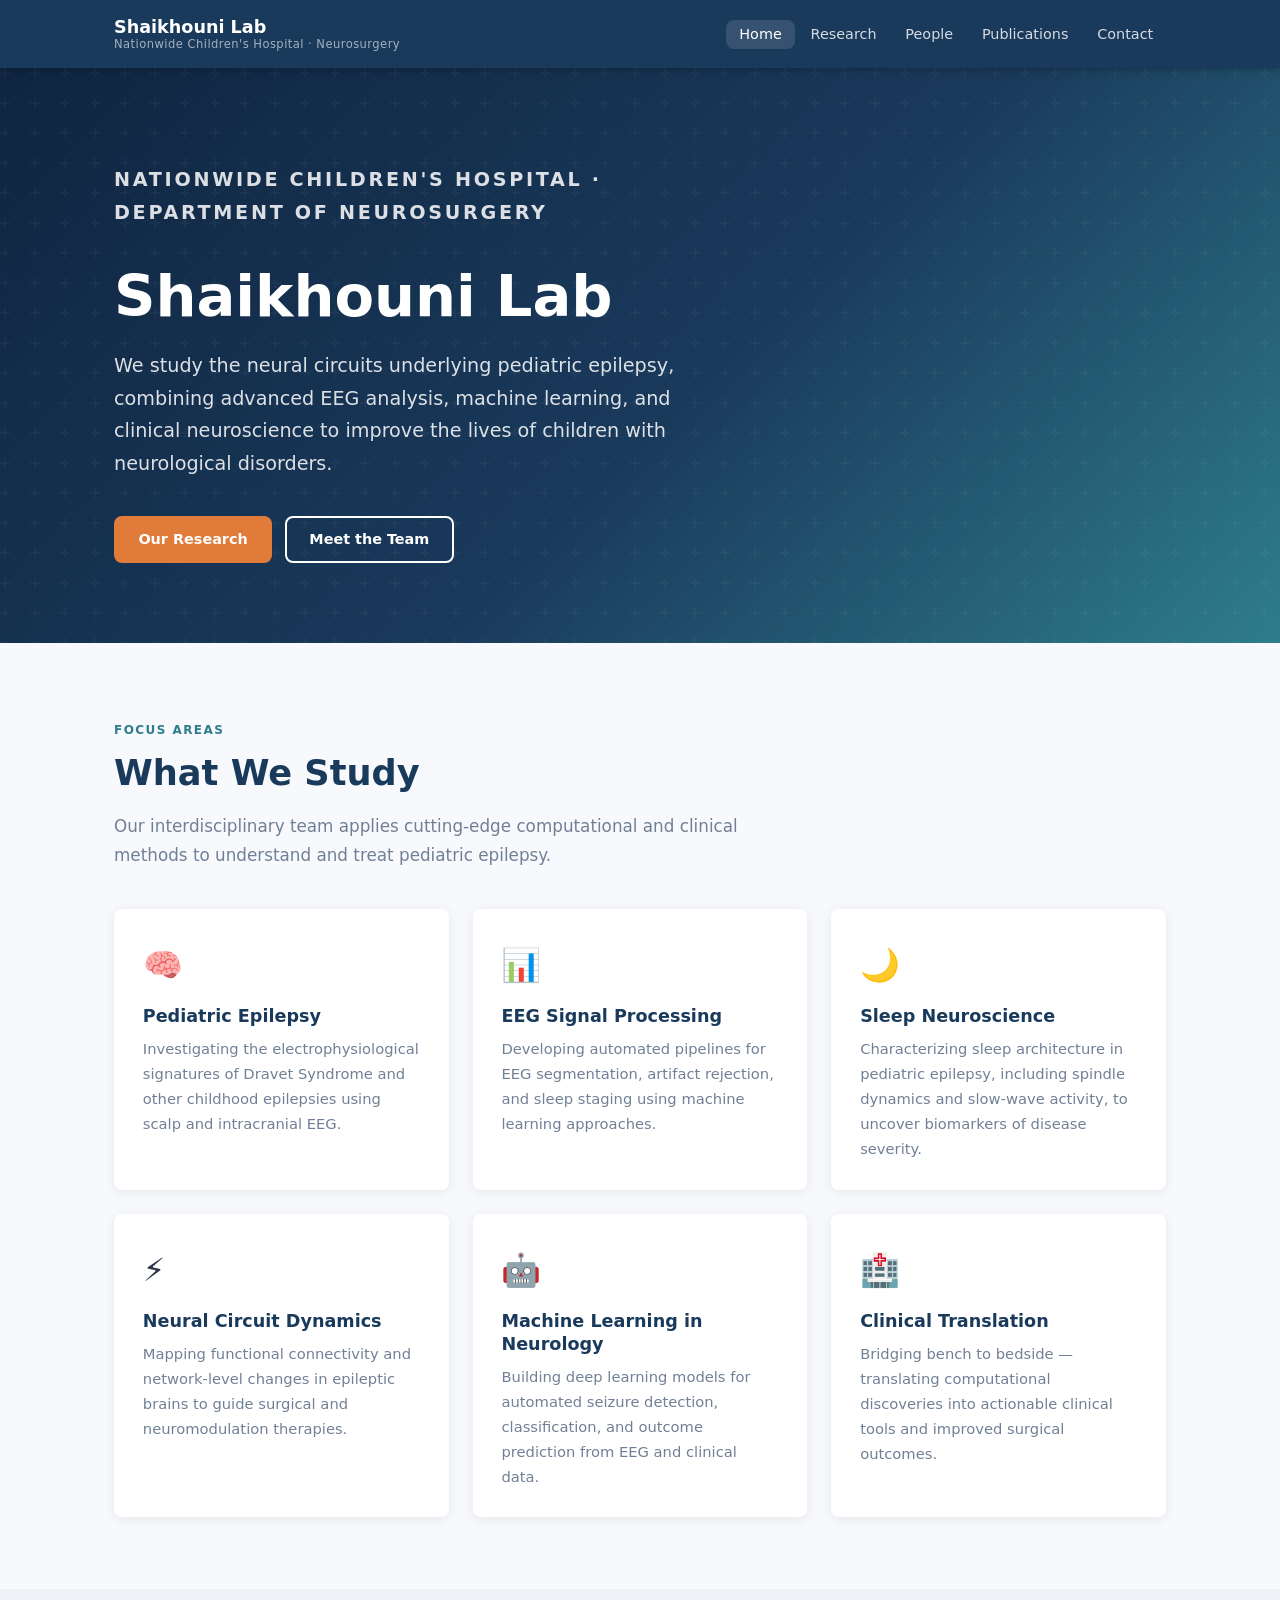
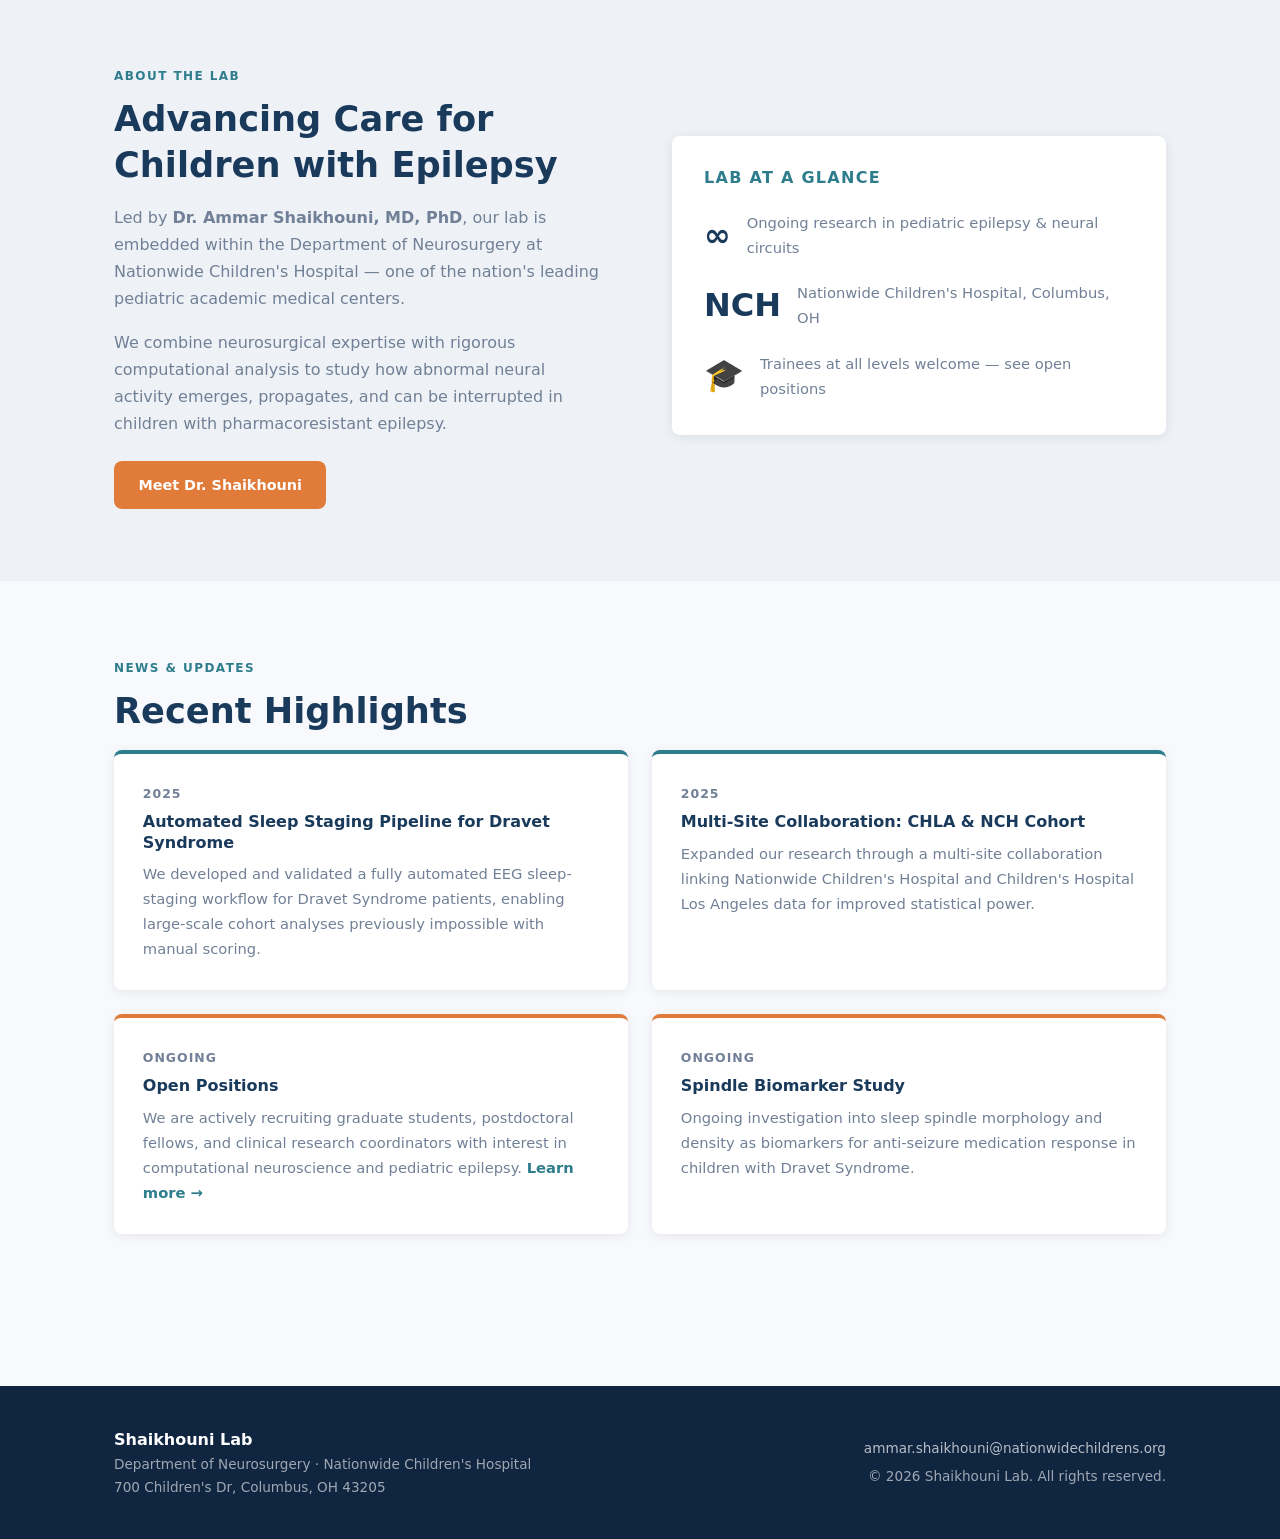
==== index.html @ f180124a "Inital lab website" ====
<!DOCTYPE html>
<html lang="en">
<head>
  <meta charset="UTF-8" />
  <meta name="viewport" content="width=device-width, initial-scale=1.0" />
  <title>Shaikhouni Lab — Nationwide Children's Hospital</title>
  <meta name="description" content="The Shaikhouni Lab at Nationwide Children's Hospital studies pediatric epilepsy, EEG, and neural circuit dynamics to improve outcomes for children with neurological disorders." />
  <link rel="stylesheet" href="css/style.css" />
</head>
<body>

<!-- ── Navigation ──────────────────────────────────────────────── -->
<nav>
  <div class="container nav-inner">
    <a href="index.html" class="nav-brand">
      <span class="lab-name">Shaikhouni Lab</span>
      <span class="lab-dept">Nationwide Children's Hospital · Neurosurgery</span>
    </a>
    <button class="nav-toggle" aria-label="Toggle navigation" onclick="this.classList.toggle('open'); document.querySelector('.nav-links').classList.toggle('open')">
      <span></span><span></span><span></span>
    </button>
    <ul class="nav-links">
      <li><a href="index.html" class="active">Home</a></li>
      <li><a href="research.html">Research</a></li>
      <li><a href="people.html">People</a></li>
      <li><a href="publications.html">Publications</a></li>
      <li><a href="contact.html">Contact</a></li>
    </ul>
  </div>
</nav>

<!-- ── Hero ─────────────────────────────────────────────────────── -->
<section class="hero">
  <div class="container">
    <div class="hero-content">
      <p class="hero-eyebrow">Nationwide Children's Hospital · Department of Neurosurgery</p>
      <h1>Shaikhouni Lab</h1>
      <p>
        We study the neural circuits underlying pediatric epilepsy, combining
        advanced EEG analysis, machine learning, and clinical neuroscience to
        improve the lives of children with neurological disorders.
      </p>
      <div class="hero-buttons">
        <a href="research.html" class="btn btn-primary">Our Research</a>
        <a href="people.html" class="btn btn-outline">Meet the Team</a>
      </div>
    </div>
  </div>
</section>

<!-- ── Research Highlights ───────────────────────────────────────── -->
<section class="section">
  <div class="container">
    <span class="section-tag">Focus Areas</span>
    <h2 class="section-title">What We Study</h2>
    <p class="section-subtitle">
      Our interdisciplinary team applies cutting-edge computational and clinical
      methods to understand and treat pediatric epilepsy.
    </p>
    <div class="grid-3">
      <div class="card">
        <div class="card-icon">🧠</div>
        <h3>Pediatric Epilepsy</h3>
        <p>
          Investigating the electrophysiological signatures of Dravet Syndrome
          and other childhood epilepsies using scalp and intracranial EEG.
        </p>
      </div>
      <div class="card">
        <div class="card-icon">📊</div>
        <h3>EEG Signal Processing</h3>
        <p>
          Developing automated pipelines for EEG segmentation, artifact
          rejection, and sleep staging using machine learning approaches.
        </p>
      </div>
      <div class="card">
        <div class="card-icon">🌙</div>
        <h3>Sleep Neuroscience</h3>
        <p>
          Characterizing sleep architecture in pediatric epilepsy, including
          spindle dynamics and slow-wave activity, to uncover biomarkers of
          disease severity.
        </p>
      </div>
      <div class="card">
        <div class="card-icon">⚡</div>
        <h3>Neural Circuit Dynamics</h3>
        <p>
          Mapping functional connectivity and network-level changes in epileptic
          brains to guide surgical and neuromodulation therapies.
        </p>
      </div>
      <div class="card">
        <div class="card-icon">🤖</div>
        <h3>Machine Learning in Neurology</h3>
        <p>
          Building deep learning models for automated seizure detection,
          classification, and outcome prediction from EEG and clinical data.
        </p>
      </div>
      <div class="card">
        <div class="card-icon">🏥</div>
        <h3>Clinical Translation</h3>
        <p>
          Bridging bench to bedside — translating computational discoveries
          into actionable clinical tools and improved surgical outcomes.
        </p>
      </div>
    </div>
  </div>
</section>

<!-- ── About (brief) ─────────────────────────────────────────────── -->
<section class="section section-alt">
  <div class="container">
    <div style="display:grid; grid-template-columns: 1fr 1fr; gap: 4rem; align-items:center;">
      <div>
        <span class="section-tag">About the Lab</span>
        <h2 class="section-title">Advancing Care for Children with Epilepsy</h2>
        <p style="color:var(--text-muted); margin-bottom:1rem;">
          Led by <strong>Dr. Ammar Shaikhouni, MD, PhD</strong>, our lab is embedded within
          the Department of Neurosurgery at Nationwide Children's Hospital — one of the
          nation's leading pediatric academic medical centers.
        </p>
        <p style="color:var(--text-muted); margin-bottom:1.5rem;">
          We combine neurosurgical expertise with rigorous computational analysis to study
          how abnormal neural activity emerges, propagates, and can be interrupted in
          children with pharmacoresistant epilepsy.
        </p>
        <a href="people.html" class="btn btn-primary">Meet Dr. Shaikhouni</a>
      </div>
      <div>
        <div style="background:var(--surface); border-radius:var(--radius); padding:2rem; box-shadow:var(--shadow);">
          <h3 style="margin-bottom:1.2rem; font-size:1rem; color:var(--teal); text-transform:uppercase; letter-spacing:0.08em;">Lab at a Glance</h3>
          <div style="display:flex; flex-direction:column; gap:1rem;">
            <div style="display:flex; align-items:center; gap:1rem;">
              <span style="font-size:2rem; font-weight:800; color:var(--navy);">&#8734;</span>
              <span style="color:var(--text-muted); font-size:0.92rem;">Ongoing research in pediatric epilepsy &amp; neural circuits</span>
            </div>
            <div style="display:flex; align-items:center; gap:1rem;">
              <span style="font-size:2rem; font-weight:800; color:var(--navy);">NCH</span>
              <span style="color:var(--text-muted); font-size:0.92rem;">Nationwide Children's Hospital, Columbus, OH</span>
            </div>
            <div style="display:flex; align-items:center; gap:1rem;">
              <span style="font-size:2rem; font-weight:800; color:var(--navy);">🎓</span>
              <span style="color:var(--text-muted); font-size:0.92rem;">Trainees at all levels welcome — see open positions</span>
            </div>
          </div>
        </div>
      </div>
    </div>
  </div>
</section>

<!-- ── News ──────────────────────────────────────────────────────── -->
<section class="section">
  <div class="container">
    <span class="section-tag">News &amp; Updates</span>
    <h2 class="section-title">Recent Highlights</h2>
    <div class="grid-2">

      <div class="card" style="border-top: 4px solid var(--teal);">
        <p style="font-size:0.78rem; color:var(--text-muted); font-weight:700; letter-spacing:0.08em; text-transform:uppercase; margin-bottom:0.5rem;">2025</p>
        <h3 style="font-size:1rem; margin-bottom:0.5rem;">Automated Sleep Staging Pipeline for Dravet Syndrome</h3>
        <p>
          We developed and validated a fully automated EEG sleep-staging workflow
          for Dravet Syndrome patients, enabling large-scale cohort analyses previously
          impossible with manual scoring.
        </p>
      </div>

      <div class="card" style="border-top: 4px solid var(--teal);">
        <p style="font-size:0.78rem; color:var(--text-muted); font-weight:700; letter-spacing:0.08em; text-transform:uppercase; margin-bottom:0.5rem;">2025</p>
        <h3 style="font-size:1rem; margin-bottom:0.5rem;">Multi-Site Collaboration: CHLA &amp; NCH Cohort</h3>
        <p>
          Expanded our research through a multi-site collaboration linking Nationwide
          Children's Hospital and Children's Hospital Los Angeles data for improved
          statistical power.
        </p>
      </div>

      <div class="card" style="border-top: 4px solid var(--accent);">
        <p style="font-size:0.78rem; color:var(--text-muted); font-weight:700; letter-spacing:0.08em; text-transform:uppercase; margin-bottom:0.5rem;">Ongoing</p>
        <h3 style="font-size:1rem; margin-bottom:0.5rem;">Open Positions</h3>
        <p>
          We are actively recruiting graduate students, postdoctoral fellows, and
          clinical research coordinators with interest in computational neuroscience
          and pediatric epilepsy.
          <a href="contact.html" style="font-weight:600;">Learn more →</a>
        </p>
      </div>

      <div class="card" style="border-top: 4px solid var(--accent);">
        <p style="font-size:0.78rem; color:var(--text-muted); font-weight:700; letter-spacing:0.08em; text-transform:uppercase; margin-bottom:0.5rem;">Ongoing</p>
        <h3 style="font-size:1rem; margin-bottom:0.5rem;">Spindle Biomarker Study</h3>
        <p>
          Ongoing investigation into sleep spindle morphology and density as
          biomarkers for anti-seizure medication response in children with
          Dravet Syndrome.
        </p>
      </div>

    </div>
  </div>
</section>

<!-- ── Footer ────────────────────────────────────────────────────── -->
<footer>
  <div class="container footer-inner">
    <div>
      <span class="footer-brand">Shaikhouni Lab</span><br />
      Department of Neurosurgery · Nationwide Children's Hospital<br />
      700 Children's Dr, Columbus, OH 43205
    </div>
    <div style="text-align:right;">
      <a href="mailto:ammar.shaikhouni@nationwidechildrens.org">ammar.shaikhouni@nationwidechildrens.org</a><br />
      <span style="margin-top:0.3rem; display:inline-block;">
        &copy; <span id="yr"></span> Shaikhouni Lab. All rights reserved.
      </span>
    </div>
  </div>
</footer>

<script>document.getElementById('yr').textContent = new Date().getFullYear();</script>
</body>
</html>
---- css/style.css ----
/* ================================================================
   Shaikhouni Lab — Shared Stylesheet
   ================================================================ */

/* ── Variables ──────────────────────────────────────────────────── */
:root {
  --navy:       #1a3a5c;
  --navy-dark:  #0f2540;
  --teal:       #2e7d8c;
  --teal-light: #4aacbc;
  --accent:     #e07b39;
  --bg:         #f7f9fc;
  --surface:    #ffffff;
  --text:       #2d3748;
  --text-muted: #718096;
  --border:     #e2e8f0;
  --radius:     8px;
  --shadow:     0 2px 12px rgba(0,0,0,0.08);
  --shadow-lg:  0 8px 32px rgba(0,0,0,0.12);
  --nav-h:      68px;
  --max-w:      1100px;
}

/* ── Reset & Base ───────────────────────────────────────────────── */
*, *::before, *::after { box-sizing: border-box; margin: 0; padding: 0; }

html { scroll-behavior: smooth; font-size: 16px; }

body {
  font-family: 'Segoe UI', system-ui, -apple-system, sans-serif;
  color: var(--text);
  background: var(--bg);
  line-height: 1.7;
}

a { color: var(--teal); text-decoration: none; }
a:hover { color: var(--teal-light); }

img { max-width: 100%; display: block; }

h1, h2, h3, h4 {
  color: var(--navy);
  line-height: 1.3;
  font-weight: 700;
}

ul { list-style: none; }

/* ── Utility ────────────────────────────────────────────────────── */
.container {
  max-width: var(--max-w);
  margin: 0 auto;
  padding: 0 1.5rem;
}

.section-tag {
  display: inline-block;
  font-size: 0.75rem;
  font-weight: 700;
  letter-spacing: 0.12em;
  text-transform: uppercase;
  color: var(--teal);
  margin-bottom: 0.6rem;
}

.section-title {
  font-size: clamp(1.6rem, 3vw, 2.2rem);
  margin-bottom: 1rem;
}

.section-subtitle {
  font-size: 1.05rem;
  color: var(--text-muted);
  max-width: 640px;
  margin-bottom: 2.5rem;
}

.btn {
  display: inline-flex;
  align-items: center;
  gap: 0.4rem;
  padding: 0.6rem 1.4rem;
  border-radius: var(--radius);
  font-weight: 600;
  font-size: 0.9rem;
  cursor: pointer;
  border: 2px solid transparent;
  transition: all 0.2s;
}

.btn-primary {
  background: var(--accent);
  color: #fff;
}
.btn-primary:hover {
  background: #c96a28;
  color: #fff;
}

.btn-outline {
  background: transparent;
  border-color: #fff;
  color: #fff;
}
.btn-outline:hover {
  background: rgba(255,255,255,0.15);
  color: #fff;
}

/* ── Navigation ─────────────────────────────────────────────────── */
nav {
  position: sticky;
  top: 0;
  z-index: 100;
  background: var(--navy);
  height: var(--nav-h);
  box-shadow: 0 2px 8px rgba(0,0,0,0.25);
}

.nav-inner {
  height: 100%;
  display: flex;
  align-items: center;
  justify-content: space-between;
}

.nav-brand {
  display: flex;
  flex-direction: column;
  line-height: 1.2;
}

.nav-brand .lab-name {
  font-size: 1.1rem;
  font-weight: 700;
  color: #fff;
}

.nav-brand .lab-dept {
  font-size: 0.72rem;
  color: rgba(255,255,255,0.6);
  letter-spacing: 0.04em;
}

.nav-links {
  display: flex;
  gap: 0.2rem;
  align-items: center;
}

.nav-links a {
  color: rgba(255,255,255,0.82);
  font-size: 0.9rem;
  font-weight: 500;
  padding: 0.4rem 0.8rem;
  border-radius: var(--radius);
  transition: all 0.2s;
}

.nav-links a:hover,
.nav-links a.active {
  color: #fff;
  background: rgba(255,255,255,0.12);
}

/* hamburger (mobile) */
.nav-toggle {
  display: none;
  flex-direction: column;
  gap: 5px;
  cursor: pointer;
  background: none;
  border: none;
  padding: 4px;
}
.nav-toggle span {
  display: block;
  width: 24px;
  height: 2px;
  background: #fff;
  border-radius: 2px;
  transition: all 0.25s;
}

/* ── Footer ─────────────────────────────────────────────────────── */
footer {
  background: var(--navy-dark);
  color: rgba(255,255,255,0.6);
  padding: 2.5rem 0;
  font-size: 0.85rem;
  margin-top: 5rem;
}

.footer-inner {
  display: flex;
  flex-wrap: wrap;
  justify-content: space-between;
  align-items: center;
  gap: 1rem;
}

footer .footer-brand {
  font-weight: 700;
  color: #fff;
  font-size: 1rem;
}

footer a { color: rgba(255,255,255,0.7); }
footer a:hover { color: #fff; }

/* ── Hero (index) ───────────────────────────────────────────────── */
.hero {
  background: linear-gradient(135deg, var(--navy-dark) 0%, var(--navy) 55%, var(--teal) 100%);
  color: #fff;
  padding: 6rem 0 5rem;
  position: relative;
  overflow: hidden;
}

.hero::after {
  content: '';
  position: absolute;
  inset: 0;
  background: url("data:image/svg+xml,%3Csvg width='60' height='60' viewBox='0 0 60 60' xmlns='http://www.w3.org/2000/svg'%3E%3Cg fill='none' fill-rule='evenodd'%3E%3Cg fill='%23ffffff' fill-opacity='0.03'%3E%3Cpath d='M36 34v-4h-2v4h-4v2h4v4h2v-4h4v-2h-4zm0-30V0h-2v4h-4v2h4v4h2V6h4V4h-4zM6 34v-4H4v4H0v2h4v4h2v-4h4v-2H6zM6 4V0H4v4H0v2h4v4h2V6h4V4H6z'/%3E%3C/g%3E%3C/g%3E%3C/svg%3E");
  pointer-events: none;
}

.hero-content {
  position: relative;
  z-index: 1;
  max-width: 760px;
}

.hero-eyebrow {
  font-size: 0.8rem;
  font-weight: 700;
  letter-spacing: 0.14em;
  text-transform: uppercase;
  color: var(--teal-light);
  margin-bottom: 0.8rem;
}

.hero h1 {
  font-size: clamp(2.2rem, 5vw, 3.6rem);
  color: #fff;
  margin-bottom: 1.2rem;
  line-height: 1.15;
}

.hero p {
  font-size: clamp(1rem, 2vw, 1.2rem);
  color: rgba(255,255,255,0.85);
  margin-bottom: 2.2rem;
  max-width: 600px;
}

.hero-buttons {
  display: flex;
  flex-wrap: wrap;
  gap: 0.8rem;
}

/* ── Card ───────────────────────────────────────────────────────── */
.card {
  background: var(--surface);
  border-radius: var(--radius);
  box-shadow: var(--shadow);
  padding: 1.8rem;
  transition: transform 0.2s, box-shadow 0.2s;
}

.card:hover {
  transform: translateY(-3px);
  box-shadow: var(--shadow-lg);
}

.card-icon {
  font-size: 2rem;
  margin-bottom: 0.8rem;
}

.card h3 {
  font-size: 1.1rem;
  margin-bottom: 0.5rem;
}

.card p {
  color: var(--text-muted);
  font-size: 0.92rem;
}

/* ── Grid layouts ───────────────────────────────────────────────── */
.grid-3 {
  display: grid;
  grid-template-columns: repeat(auto-fit, minmax(280px, 1fr));
  gap: 1.5rem;
}

.grid-2 {
  display: grid;
  grid-template-columns: repeat(auto-fit, minmax(340px, 1fr));
  gap: 1.5rem;
}

/* ── Section padding ────────────────────────────────────────────── */
.section {
  padding: 4.5rem 0;
}

.section-alt {
  background: #eef2f7;
}

/* ── People card ────────────────────────────────────────────────── */
.people-grid {
  display: grid;
  grid-template-columns: repeat(auto-fill, minmax(200px, 1fr));
  gap: 2rem;
}

.person-card {
  text-align: center;
}

.person-avatar {
  width: 110px;
  height: 110px;
  border-radius: 50%;
  margin: 0 auto 0.9rem;
  background: linear-gradient(135deg, var(--navy), var(--teal));
  display: flex;
  align-items: center;
  justify-content: center;
  font-size: 2.5rem;
  color: #fff;
  font-weight: 700;
  overflow: hidden;
}

.person-avatar img {
  width: 100%;
  height: 100%;
  object-fit: cover;
  border-radius: 50%;
}

.person-card h4 {
  font-size: 1rem;
  margin-bottom: 0.2rem;
}

.person-card .role {
  font-size: 0.82rem;
  color: var(--teal);
  font-weight: 600;
  text-transform: uppercase;
  letter-spacing: 0.05em;
}

.person-card p {
  font-size: 0.85rem;
  color: var(--text-muted);
  margin-top: 0.4rem;
}

/* ── Publication item ───────────────────────────────────────────── */
.pub-list { display: flex; flex-direction: column; gap: 1.2rem; }

.pub-item {
  background: var(--surface);
  border-left: 4px solid var(--teal);
  border-radius: 0 var(--radius) var(--radius) 0;
  padding: 1.2rem 1.5rem;
  box-shadow: var(--shadow);
}

.pub-item .pub-title {
  font-weight: 600;
  color: var(--navy);
  font-size: 0.97rem;
  margin-bottom: 0.3rem;
}

.pub-item .pub-authors {
  font-size: 0.85rem;
  color: var(--text-muted);
  margin-bottom: 0.2rem;
}

.pub-item .pub-journal {
  font-size: 0.85rem;
  font-style: italic;
  color: var(--teal);
}

.pub-item .pub-year {
  display: inline-block;
  background: var(--navy);
  color: #fff;
  font-size: 0.72rem;
  font-weight: 700;
  padding: 0.1rem 0.5rem;
  border-radius: 4px;
  margin-left: 0.5rem;
  vertical-align: middle;
}

/* ── Contact form ───────────────────────────────────────────────── */
.contact-grid {
  display: grid;
  grid-template-columns: 1fr 1.4fr;
  gap: 3rem;
  align-items: start;
}

.contact-info h3 { margin-bottom: 1.2rem; }

.contact-item {
  display: flex;
  gap: 0.8rem;
  margin-bottom: 1.2rem;
  color: var(--text-muted);
  font-size: 0.95rem;
}

.contact-item .icon {
  font-size: 1.3rem;
  flex-shrink: 0;
  width: 28px;
}

.contact-form {
  background: var(--surface);
  padding: 2rem;
  border-radius: var(--radius);
  box-shadow: var(--shadow);
}

.form-group { margin-bottom: 1.2rem; }

.form-group label {
  display: block;
  font-size: 0.85rem;
  font-weight: 600;
  color: var(--navy);
  margin-bottom: 0.35rem;
}

.form-group input,
.form-group textarea,
.form-group select {
  width: 100%;
  padding: 0.6rem 0.9rem;
  border: 1.5px solid var(--border);
  border-radius: var(--radius);
  font-size: 0.93rem;
  color: var(--text);
  background: var(--bg);
  transition: border-color 0.2s;
  font-family: inherit;
}

.form-group input:focus,
.form-group textarea:focus,
.form-group select:focus {
  outline: none;
  border-color: var(--teal);
  background: #fff;
}

.form-group textarea { resize: vertical; min-height: 120px; }

/* ── Page hero (inner pages) ────────────────────────────────────── */
.page-hero {
  background: linear-gradient(135deg, var(--navy-dark) 0%, var(--navy) 100%);
  color: #fff;
  padding: 3.5rem 0;
}

.page-hero h1 {
  color: #fff;
  font-size: clamp(1.8rem, 4vw, 2.8rem);
  margin-bottom: 0.5rem;
}

.page-hero p {
  color: rgba(255,255,255,0.7);
  font-size: 1.05rem;
}

/* ── News / Announcement strip ──────────────────────────────────── */
.news-strip {
  background: var(--accent);
  color: #fff;
  padding: 0.7rem 0;
  font-size: 0.88rem;
  text-align: center;
  font-weight: 500;
}

/* ── Responsive ─────────────────────────────────────────────────── */
@media (max-width: 768px) {
  .nav-links {
    display: none;
    position: absolute;
    top: var(--nav-h);
    left: 0;
    width: 100%;
    background: var(--navy);
    flex-direction: column;
    padding: 1rem 1.5rem;
    gap: 0.2rem;
    box-shadow: 0 4px 12px rgba(0,0,0,0.2);
  }

  .nav-links.open { display: flex; }
  .nav-toggle { display: flex; }

  .contact-grid { grid-template-columns: 1fr; }

  .hero { padding: 4rem 0 3rem; }
}
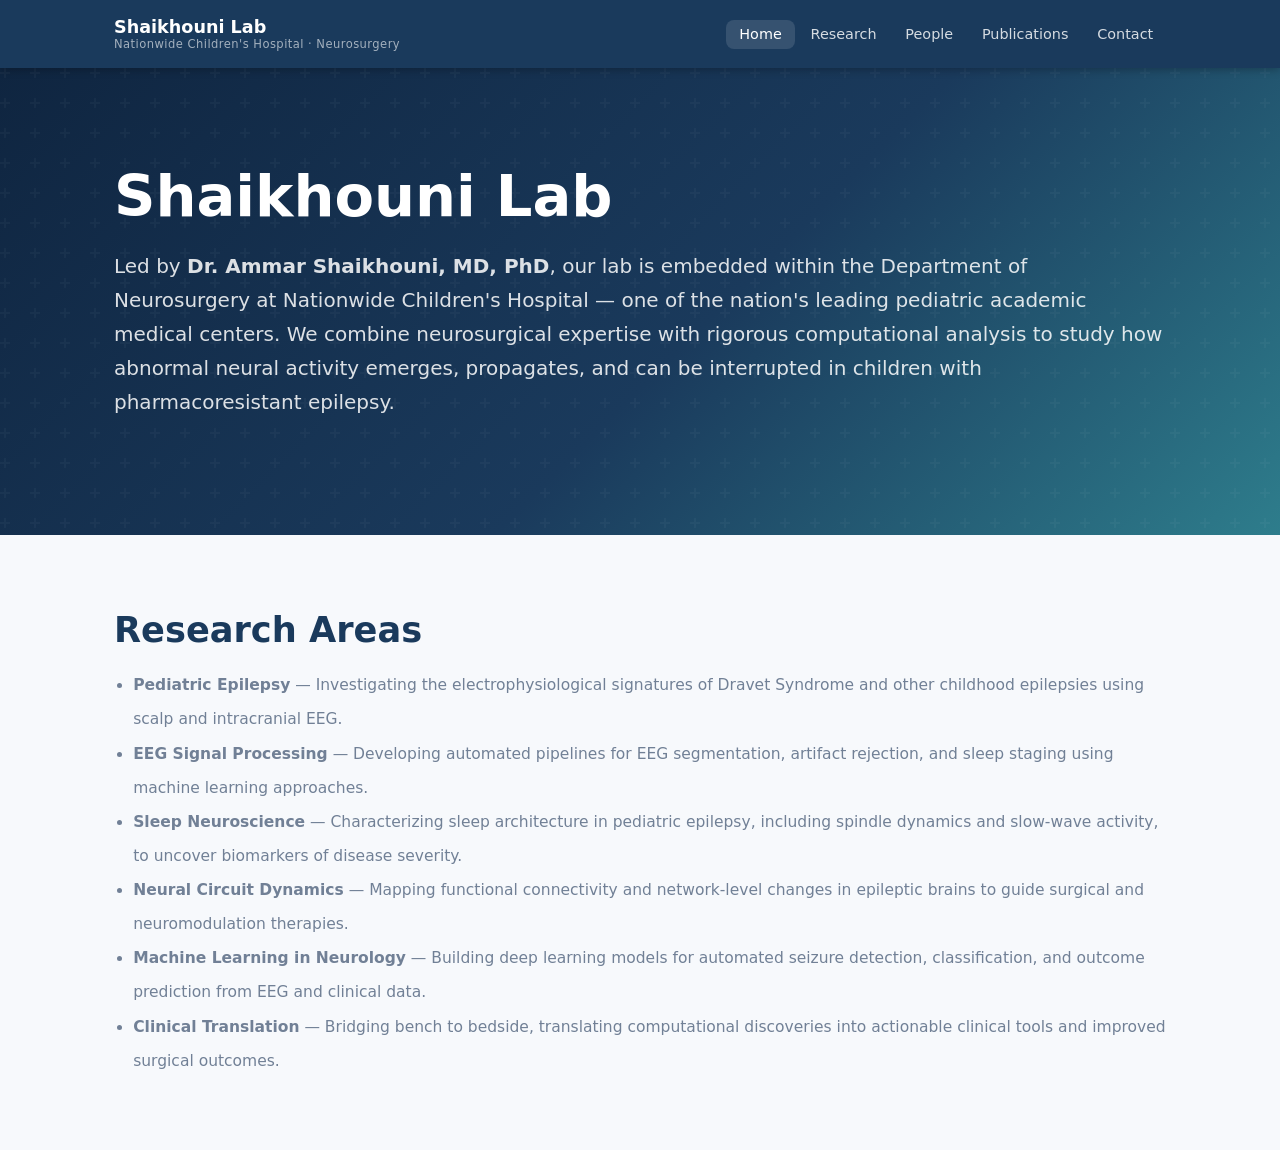
==== commit b1cdbc7f: "Remove hero buttons from home page" ====
--- a/index.html
+++ b/index.html
@@ -33,17 +33,15 @@
 <section class="hero">
   <div class="container">
     <div class="hero-content">
-      <p class="hero-eyebrow">Nationwide Children's Hospital · Department of Neurosurgery</p>
       <h1>Shaikhouni Lab</h1>
       <p>
-        We study the neural circuits underlying pediatric epilepsy, combining
-        advanced EEG analysis, machine learning, and clinical neuroscience to
-        improve the lives of children with neurological disorders.
+        Led by <strong>Dr. Ammar Shaikhouni, MD, PhD</strong>, our lab is embedded within
+        the Department of Neurosurgery at Nationwide Children's Hospital — one of the
+        nation's leading pediatric academic medical centers. We combine neurosurgical
+        expertise with rigorous computational analysis to study how abnormal neural
+        activity emerges, propagates, and can be interrupted in children with
+        pharmacoresistant epilepsy.
       </p>
-      <div class="hero-buttons">
-        <a href="research.html" class="btn btn-primary">Our Research</a>
-        <a href="people.html" class="btn btn-outline">Meet the Team</a>
-      </div>
     </div>
   </div>
 </section>
@@ -51,176 +49,19 @@
 <!-- ── Research Highlights ───────────────────────────────────────── -->
 <section class="section">
   <div class="container">
-    <span class="section-tag">Focus Areas</span>
-    <h2 class="section-title">What We Study</h2>
-    <p class="section-subtitle">
-      Our interdisciplinary team applies cutting-edge computational and clinical
-      methods to understand and treat pediatric epilepsy.
-    </p>
-    <div class="grid-3">
-      <div class="card">
-        <div class="card-icon">🧠</div>
-        <h3>Pediatric Epilepsy</h3>
-        <p>
-          Investigating the electrophysiological signatures of Dravet Syndrome
-          and other childhood epilepsies using scalp and intracranial EEG.
-        </p>
-      </div>
-      <div class="card">
-        <div class="card-icon">📊</div>
-        <h3>EEG Signal Processing</h3>
-        <p>
-          Developing automated pipelines for EEG segmentation, artifact
-          rejection, and sleep staging using machine learning approaches.
-        </p>
-      </div>
-      <div class="card">
-        <div class="card-icon">🌙</div>
-        <h3>Sleep Neuroscience</h3>
-        <p>
-          Characterizing sleep architecture in pediatric epilepsy, including
-          spindle dynamics and slow-wave activity, to uncover biomarkers of
-          disease severity.
-        </p>
-      </div>
-      <div class="card">
-        <div class="card-icon">⚡</div>
-        <h3>Neural Circuit Dynamics</h3>
-        <p>
-          Mapping functional connectivity and network-level changes in epileptic
-          brains to guide surgical and neuromodulation therapies.
-        </p>
-      </div>
-      <div class="card">
-        <div class="card-icon">🤖</div>
-        <h3>Machine Learning in Neurology</h3>
-        <p>
-          Building deep learning models for automated seizure detection,
-          classification, and outcome prediction from EEG and clinical data.
-        </p>
-      </div>
-      <div class="card">
-        <div class="card-icon">🏥</div>
-        <h3>Clinical Translation</h3>
-        <p>
-          Bridging bench to bedside — translating computational discoveries
-          into actionable clinical tools and improved surgical outcomes.
-        </p>
-      </div>
-    </div>
-  </div>
-</section>
-
-<!-- ── About (brief) ─────────────────────────────────────────────── -->
-<section class="section section-alt">
-  <div class="container">
-    <div style="display:grid; grid-template-columns: 1fr 1fr; gap: 4rem; align-items:center;">
-      <div>
-        <span class="section-tag">About the Lab</span>
-        <h2 class="section-title">Advancing Care for Children with Epilepsy</h2>
-        <p style="color:var(--text-muted); margin-bottom:1rem;">
-          Led by <strong>Dr. Ammar Shaikhouni, MD, PhD</strong>, our lab is embedded within
-          the Department of Neurosurgery at Nationwide Children's Hospital — one of the
-          nation's leading pediatric academic medical centers.
-        </p>
-        <p style="color:var(--text-muted); margin-bottom:1.5rem;">
-          We combine neurosurgical expertise with rigorous computational analysis to study
-          how abnormal neural activity emerges, propagates, and can be interrupted in
-          children with pharmacoresistant epilepsy.
-        </p>
-        <a href="people.html" class="btn btn-primary">Meet Dr. Shaikhouni</a>
-      </div>
-      <div>
-        <div style="background:var(--surface); border-radius:var(--radius); padding:2rem; box-shadow:var(--shadow);">
-          <h3 style="margin-bottom:1.2rem; font-size:1rem; color:var(--teal); text-transform:uppercase; letter-spacing:0.08em;">Lab at a Glance</h3>
-          <div style="display:flex; flex-direction:column; gap:1rem;">
-            <div style="display:flex; align-items:center; gap:1rem;">
-              <span style="font-size:2rem; font-weight:800; color:var(--navy);">&#8734;</span>
-              <span style="color:var(--text-muted); font-size:0.92rem;">Ongoing research in pediatric epilepsy &amp; neural circuits</span>
-            </div>
-            <div style="display:flex; align-items:center; gap:1rem;">
-              <span style="font-size:2rem; font-weight:800; color:var(--navy);">NCH</span>
-              <span style="color:var(--text-muted); font-size:0.92rem;">Nationwide Children's Hospital, Columbus, OH</span>
-            </div>
-            <div style="display:flex; align-items:center; gap:1rem;">
-              <span style="font-size:2rem; font-weight:800; color:var(--navy);">🎓</span>
-              <span style="color:var(--text-muted); font-size:0.92rem;">Trainees at all levels welcome — see open positions</span>
-            </div>
-          </div>
-        </div>
-      </div>
-    </div>
-  </div>
-</section>
-
-<!-- ── News ──────────────────────────────────────────────────────── -->
-<section class="section">
-  <div class="container">
-    <span class="section-tag">News &amp; Updates</span>
-    <h2 class="section-title">Recent Highlights</h2>
-    <div class="grid-2">
-
-      <div class="card" style="border-top: 4px solid var(--teal);">
-        <p style="font-size:0.78rem; color:var(--text-muted); font-weight:700; letter-spacing:0.08em; text-transform:uppercase; margin-bottom:0.5rem;">2025</p>
-        <h3 style="font-size:1rem; margin-bottom:0.5rem;">Automated Sleep Staging Pipeline for Dravet Syndrome</h3>
-        <p>
-          We developed and validated a fully automated EEG sleep-staging workflow
-          for Dravet Syndrome patients, enabling large-scale cohort analyses previously
-          impossible with manual scoring.
-        </p>
-      </div>
-
-      <div class="card" style="border-top: 4px solid var(--teal);">
-        <p style="font-size:0.78rem; color:var(--text-muted); font-weight:700; letter-spacing:0.08em; text-transform:uppercase; margin-bottom:0.5rem;">2025</p>
-        <h3 style="font-size:1rem; margin-bottom:0.5rem;">Multi-Site Collaboration: CHLA &amp; NCH Cohort</h3>
-        <p>
-          Expanded our research through a multi-site collaboration linking Nationwide
-          Children's Hospital and Children's Hospital Los Angeles data for improved
-          statistical power.
-        </p>
-      </div>
-
-      <div class="card" style="border-top: 4px solid var(--accent);">
-        <p style="font-size:0.78rem; color:var(--text-muted); font-weight:700; letter-spacing:0.08em; text-transform:uppercase; margin-bottom:0.5rem;">Ongoing</p>
-        <h3 style="font-size:1rem; margin-bottom:0.5rem;">Open Positions</h3>
-        <p>
-          We are actively recruiting graduate students, postdoctoral fellows, and
-          clinical research coordinators with interest in computational neuroscience
-          and pediatric epilepsy.
-          <a href="contact.html" style="font-weight:600;">Learn more →</a>
-        </p>
-      </div>
-
-      <div class="card" style="border-top: 4px solid var(--accent);">
-        <p style="font-size:0.78rem; color:var(--text-muted); font-weight:700; letter-spacing:0.08em; text-transform:uppercase; margin-bottom:0.5rem;">Ongoing</p>
-        <h3 style="font-size:1rem; margin-bottom:0.5rem;">Spindle Biomarker Study</h3>
-        <p>
-          Ongoing investigation into sleep spindle morphology and density as
-          biomarkers for anti-seizure medication response in children with
-          Dravet Syndrome.
-        </p>
-      </div>
-
-    </div>
+    <h2 class="section-title">Research Areas</h2>
+    <ul style="color:var(--text-muted); font-size:0.97rem; padding-left:1.2rem; list-style:disc; line-height:2.2;">
+      <li><strong>Pediatric Epilepsy</strong> — Investigating the electrophysiological signatures of Dravet Syndrome and other childhood epilepsies using scalp and intracranial EEG.</li>
+      <li><strong>EEG Signal Processing</strong> — Developing automated pipelines for EEG segmentation, artifact rejection, and sleep staging using machine learning approaches.</li>
+      <li><strong>Sleep Neuroscience</strong> — Characterizing sleep architecture in pediatric epilepsy, including spindle dynamics and slow-wave activity, to uncover biomarkers of disease severity.</li>
+      <li><strong>Neural Circuit Dynamics</strong> — Mapping functional connectivity and network-level changes in epileptic brains to guide surgical and neuromodulation therapies.</li>
+      <li><strong>Machine Learning in Neurology</strong> — Building deep learning models for automated seizure detection, classification, and outcome prediction from EEG and clinical data.</li>
+      <li><strong>Clinical Translation</strong> — Bridging bench to bedside, translating computational discoveries into actionable clinical tools and improved surgical outcomes.</li>
+    </ul>
   </div>
 </section>
 
 <!-- ── Footer ────────────────────────────────────────────────────── -->
-<footer>
-  <div class="container footer-inner">
-    <div>
-      <span class="footer-brand">Shaikhouni Lab</span><br />
-      Department of Neurosurgery · Nationwide Children's Hospital<br />
-      700 Children's Dr, Columbus, OH 43205
-    </div>
-    <div style="text-align:right;">
-      <a href="mailto:ammar.shaikhouni@nationwidechildrens.org">ammar.shaikhouni@nationwidechildrens.org</a><br />
-      <span style="margin-top:0.3rem; display:inline-block;">
-        &copy; <span id="yr"></span> Shaikhouni Lab. All rights reserved.
-      </span>
-    </div>
-  </div>
-</footer>
 
 <script>document.getElementById('yr').textContent = new Date().getFullYear();</script>
 </body>
--- a/css/style.css
+++ b/css/style.css
@@ -228,7 +228,7 @@
 .hero-content {
   position: relative;
   z-index: 1;
-  max-width: 760px;
+  max-width: 100%;
 }
 
 .hero-eyebrow {
@@ -248,10 +248,9 @@
 }
 
 .hero p {
-  font-size: clamp(1rem, 2vw, 1.2rem);
+  font-size: clamp(1.05rem, 2vw, 1.25rem);
   color: rgba(255,255,255,0.85);
   margin-bottom: 2.2rem;
-  max-width: 600px;
 }
 
 .hero-buttons {
